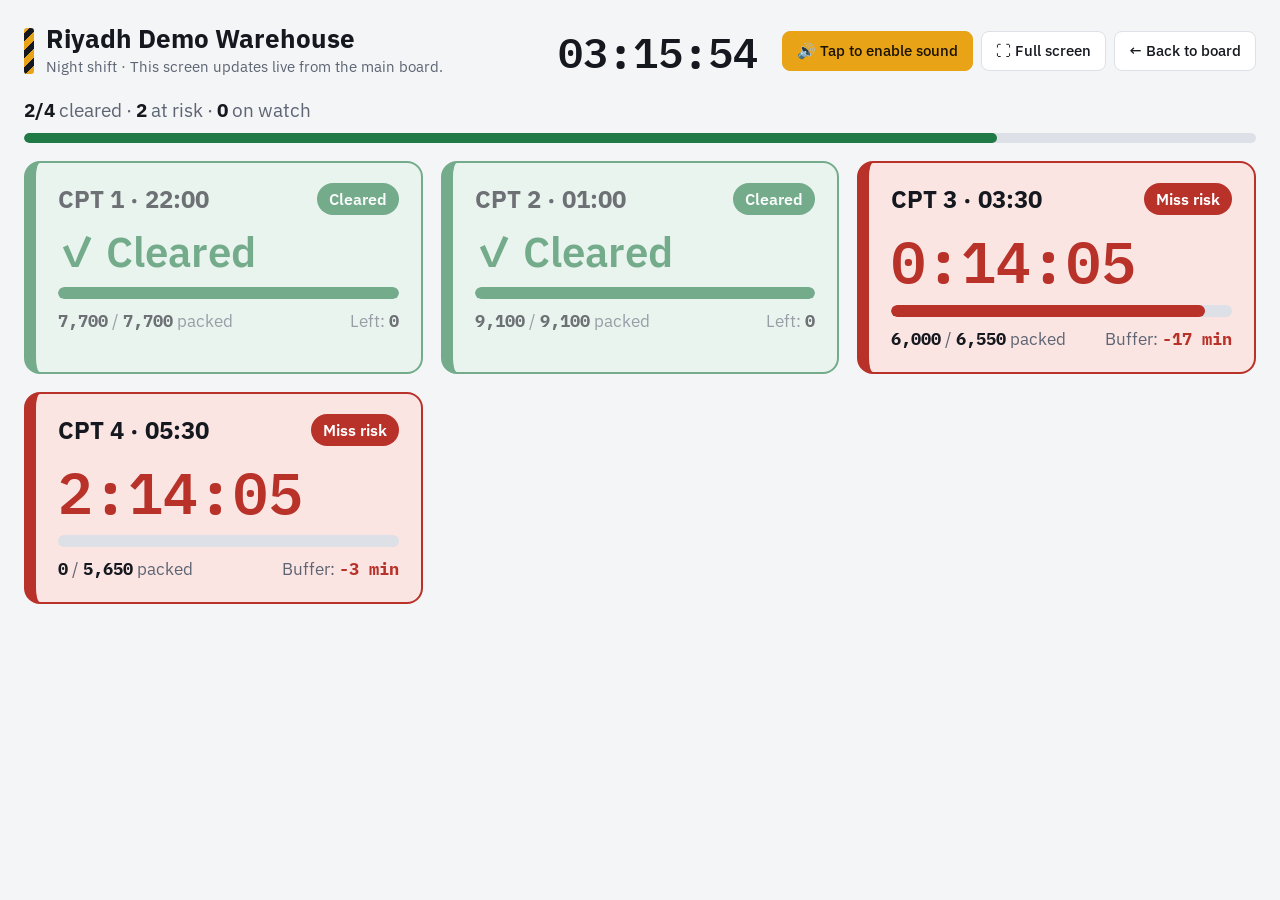
==== dock.html @ 76e1f42b "added new changes" ====
<!doctype html>
<html lang="en" dir="ltr">
<head>
<meta charset="utf-8">
<meta name="viewport" content="width=device-width, initial-scale=1">
<title>CPT Dock Screen</title>
<meta name="description" content="Wall-screen view of the CPT Risk Board with live countdowns and a celebration for every cleared CPT.">
<link rel="preconnect" href="https://fonts.googleapis.com">
<link rel="preconnect" href="https://fonts.gstatic.com" crossorigin>
<link href="https://fonts.googleapis.com/css2?family=IBM+Plex+Mono:wght@500;600&family=IBM+Plex+Sans:wght@400;500;600;700&family=IBM+Plex+Sans+Arabic:wght@400;500;600;700&display=swap" rel="stylesheet">
<link rel="stylesheet" href="css/style.css">
</head>
<body class="dock-page">
  <div class="dock-head">
    <div class="dock-title">
      <span class="stripe" aria-hidden="true"></span>
      <div>
        <div id="dockFacility" class="dock-facility"></div>
        <div class="dock-sub"><span id="dockShift"></span> · <span data-i18n="dockHint">This screen updates live from the main board.</span></div>
      </div>
    </div>
    <div class="dock-clock" id="dockClock">--:--:--</div>
    <div class="dock-controls">
      <button id="soundBtn" class="primary"></button>
      <button id="fsBtn" data-i18n="fullscreen">⛶ Full screen</button>
      <a id="backLink" class="btn" href="index.html" data-i18n="backToBoard">← Back to board</a>
    </div>
  </div>

  <div class="dock-strip">
    <div class="dock-summary" id="dockSummary"></div>
    <div class="bar big done"><span id="dockProgress" style="width:0%"></span></div>
  </div>

  <div class="tiles" id="tiles"></div>

  <script src="js/i18n.js" defer></script>
  <script src="js/core.js" defer></script>
  <script src="js/celebrate.js" defer></script>
  <script src="js/dock.js" defer></script>
</body>
</html>
---- css/style.css ----
:root{
  --bg:#f4f5f7; --surface:#ffffff; --surface-2:#f0f1f4; --text:#15181e; --muted:#5d6472; --border:#dde0e6;
  --accent:#e8a317; --accent-ink:#1a1300;
  --ok:#1f7a45; --ok-bg:#e3f4ea; --warn:#8a5700; --warn-bg:#fdf1d8; --bad:#b8322a; --bad-bg:#fbe5e3;
  --radius:10px;
}
@media (prefers-color-scheme: dark){
  :root:not([data-theme="light"]){
    --bg:#0f1115; --surface:#171a21; --surface-2:#1e222b; --text:#e8eaef; --muted:#9aa1ae; --border:#2a2f3a;
    --accent:#f2b230; --accent-ink:#1a1300;
    --ok:#4cc27f; --ok-bg:#15301f; --warn:#f2b230; --warn-bg:#352a10; --bad:#ff6b5e; --bad-bg:#3a1a17;
  }
}
:root[data-theme="dark"]{
  --bg:#0f1115; --surface:#171a21; --surface-2:#1e222b; --text:#e8eaef; --muted:#9aa1ae; --border:#2a2f3a;
  --accent:#f2b230; --accent-ink:#1a1300;
  --ok:#4cc27f; --ok-bg:#15301f; --warn:#f2b230; --warn-bg:#352a10; --bad:#ff6b5e; --bad-bg:#3a1a17;
}
*{box-sizing:border-box}
html,body{margin:0}
body{background:var(--bg);color:var(--text);font-family:"IBM Plex Sans",system-ui,-apple-system,"Segoe UI",sans-serif;font-size:15px;line-height:1.5}
.wrap{max-width:1040px;margin:0 auto;padding:28px 16px 48px}
header{display:flex;flex-wrap:wrap;gap:12px;align-items:flex-end;justify-content:space-between;margin-bottom:22px}
.brand{display:flex;gap:12px;align-items:center}
.stripe{display:inline-block;flex:none;width:10px;height:44px;border-radius:3px;background:repeating-linear-gradient(-45deg,var(--accent) 0 6px,var(--text) 6px 12px)}
h1{font-size:1.6rem;margin:0;letter-spacing:-.01em}
.sub{color:var(--muted);margin:2px 0 0;font-size:.92rem}
.actions{display:flex;gap:8px;flex-wrap:wrap;align-items:center}
.clock{font-size:.86rem;color:var(--muted);padding-inline-end:4px}
.clock b{font-family:"IBM Plex Mono",monospace;color:var(--text);font-size:1rem}
button{font:inherit;cursor:pointer;border-radius:8px;border:1px solid var(--border);background:var(--surface);color:var(--text);padding:8px 14px;font-weight:500}
button:hover{border-color:var(--muted)}
button.primary{background:var(--accent);color:var(--accent-ink);border-color:var(--accent)}
button:focus-visible,input:focus-visible,a:focus-visible{outline:2px solid var(--accent);outline-offset:2px}
section{background:var(--surface);border:1px solid var(--border);border-radius:var(--radius);padding:18px;margin-bottom:16px}
h2{font-size:1rem;margin:0 0 4px;display:flex;align-items:center;gap:8px}
h2 .num{font-family:"IBM Plex Mono",monospace;font-size:.75rem;background:var(--surface-2);border:1px solid var(--border);border-radius:5px;padding:1px 6px;color:var(--muted)}
.hint{color:var(--muted);font-size:.86rem;margin:0 0 14px}
.grid{display:grid;grid-template-columns:repeat(auto-fit,minmax(180px,1fr));gap:12px}
label{display:block;font-size:.82rem;color:var(--muted);margin-bottom:4px;font-weight:500}
input{width:100%;font:inherit;font-family:"IBM Plex Mono",monospace;color:var(--text);background:var(--surface-2);border:1px solid var(--border);border-radius:7px;padding:8px 10px}
input[type=text]{font-family:"IBM Plex Sans",sans-serif}
input[type=number],input[type=time]{direction:ltr}
.derived{margin-top:12px;font-size:.88rem;color:var(--muted)}
.derived b{color:var(--text);font-family:"IBM Plex Mono",monospace}
.table-scroll{overflow-x:auto;-webkit-overflow-scrolling:touch}
table{width:100%;border-collapse:collapse;min-width:640px}
table.edit{min-width:560px}
th,td{text-align:start;padding:8px;border-bottom:1px solid var(--border);vertical-align:middle}
th{font-size:.78rem;text-transform:uppercase;letter-spacing:.04em;color:var(--muted);font-weight:600}
td.n,th.n{text-align:end}
td.n{font-family:"IBM Plex Mono",monospace;white-space:nowrap}
td.route{font-weight:600}
tr.past td{color:var(--muted)}
tr.past td.route{font-weight:500}
.icon-btn{padding:6px 10px;color:var(--muted)}
.add{margin-top:12px}
.pos{color:var(--ok)} .neg{color:var(--bad)} .tight{color:var(--warn)}

/* Badges */
.badge{display:inline-block;font-size:.78rem;font-weight:600;padding:2px 8px;border-radius:999px;white-space:nowrap}
.badge.ok{background:var(--ok-bg);color:var(--ok)} .badge.warn{background:var(--warn-bg);color:var(--warn)} .badge.bad{background:var(--bad-bg);color:var(--bad)}
.badge.muted{background:var(--surface-2);color:var(--muted);border:1px solid var(--border)}

/* Shift at a glance */
.ov-head{display:flex;justify-content:space-between;align-items:center;gap:12px;margin-bottom:12px}
.ov-head h2{margin:0}
.see-plan{color:var(--muted);font-size:.86rem;text-decoration:none;white-space:nowrap}
.see-plan:hover{color:var(--text);text-decoration:underline}
.verdict{display:flex;gap:12px;align-items:flex-start;border-radius:var(--radius);padding:12px 14px;margin-bottom:14px;border:1px solid var(--border);background:var(--surface-2);border-inline-start:5px solid var(--muted)}
.verdict .dot{flex:none;width:10px;height:10px;border-radius:50%;margin-top:7px;background:var(--muted)}
.verdict .vt{font-weight:700;font-size:1.05rem}
.verdict p{margin:2px 0 0}
.verdict .warn-line{margin-top:6px;color:var(--bad);font-size:.88rem}
.verdict.ok{background:var(--ok-bg);border-color:var(--ok)} .verdict.ok .dot{background:var(--ok)} .verdict.ok .vt{color:var(--ok)}
.verdict.warn{background:var(--warn-bg);border-color:var(--warn)} .verdict.warn .dot{background:var(--warn)} .verdict.warn .vt{color:var(--warn)}
.verdict.bad{background:var(--bad-bg);border-color:var(--bad)} .verdict.bad .dot{background:var(--bad)} .verdict.bad .vt{color:var(--bad)}
.cards{display:grid;grid-template-columns:repeat(auto-fit,minmax(200px,1fr));gap:12px}
.card{background:var(--surface-2);border:1px solid var(--border);border-radius:var(--radius);padding:14px}
.card .k{font-size:.78rem;color:var(--muted);text-transform:uppercase;letter-spacing:.04em;font-weight:600}
.card .v{font-family:"IBM Plex Mono",monospace;font-size:1.6rem;font-weight:600;margin-top:2px}
.card .s{font-size:.84rem;color:var(--muted)}
.card .s b{color:var(--text)}
.card.ok .v{color:var(--ok)} .card.bad .v{color:var(--bad)} .card.warn .v{color:var(--warn)}
.actions-box{margin-top:14px}
.actions-box:empty{display:none}
.actions-box h3{font-size:.82rem;text-transform:uppercase;letter-spacing:.04em;color:var(--muted);margin:0 0 4px}
.actions-box ul{margin:0;padding-inline-start:20px} .actions-box li{margin:4px 0}

details{font-size:.9rem}
summary{cursor:pointer;font-weight:600}
details ol{padding-inline-start:20px} details li{margin:6px 0}
footer{color:var(--muted);font-size:.82rem;text-align:center;margin-top:24px}

/* Links styled as buttons */
.btn{display:inline-block;font:inherit;font-weight:500;text-decoration:none;cursor:pointer;border-radius:8px;border:1px solid var(--border);background:var(--surface);color:var(--text);padding:8px 14px}
.btn:hover{border-color:var(--muted)}
.btn.primary{background:var(--accent);color:var(--accent-ink);border-color:var(--accent)}
button.small{padding:6px 10px;font-size:.84rem;white-space:nowrap}
.grid .wide{grid-column:span 2}
@media (max-width:600px){ .grid .wide{grid-column:auto} }

/* Day / night shift tabs */
.shift-tabs{display:inline-flex;gap:4px;padding:4px;margin-bottom:16px;background:var(--surface);border:1px solid var(--border);border-radius:10px}
.shift-tabs button{border:none;background:transparent;padding:7px 16px;border-radius:7px;color:var(--muted)}
.shift-tabs button.active{background:var(--text);color:var(--bg)}

/* Progress bars */
.bar{display:block;height:8px;border-radius:999px;background:var(--border);overflow:hidden}
.bar > span{display:block;height:100%;border-radius:999px;background:var(--muted);transition:width .4s ease}
.bar.ok > span,.bar.done > span{background:var(--ok)} .bar.warn > span{background:var(--warn)} .bar.bad > span{background:var(--bad)}
.bar.big{height:10px}
.progress-line{margin:0 0 14px;font-size:.92rem;color:var(--muted)}
.progress-line b{color:var(--text);font-family:"IBM Plex Mono",monospace}
.progress-line .bar{margin-top:6px}
.rem{display:flex;align-items:center;gap:8px;min-width:150px}
.rem-n{font-family:"IBM Plex Mono",monospace;min-width:52px;text-align:end}
.rem .bar{flex:1;min-width:50px;height:6px}
.rem-p{font-size:.78rem;color:var(--muted);min-width:34px}
tr.is-cleared td.route{color:var(--ok)}
.badge.done{background:var(--ok);color:#fff}

/* Dock screen page (opens in its own tab, built for a wall TV) */
body.dock-page{padding:20px 24px 32px;min-height:100vh}
.dock-head{display:flex;flex-wrap:wrap;align-items:center;gap:16px 24px;margin-bottom:14px}
.dock-title{display:flex;align-items:center;gap:12px;flex:1;min-width:240px}
.dock-title .stripe{height:46px;width:10px}
.dock-facility{font-size:1.6rem;font-weight:700;line-height:1.2}
.dock-sub{color:var(--muted);font-size:.95rem}
.dock-clock{font-family:"IBM Plex Mono",monospace;font-size:2.6rem;font-weight:600}
.dock-controls{display:flex;gap:8px;flex-wrap:wrap}
.dock-strip{margin-bottom:18px}
.dock-summary{font-size:1.2rem;color:var(--muted);margin-bottom:8px}
.dock-summary b{color:var(--text)}
.dock-empty{font-size:1.2rem;color:var(--muted)}
.tiles{display:grid;grid-template-columns:repeat(auto-fill,minmax(300px,1fr));gap:18px}
.tile{border-radius:16px;padding:20px 22px;background:var(--surface);border:2px solid var(--border);border-inline-start-width:12px;transition:background .3s}
.tile .t-top{display:flex;justify-content:space-between;align-items:center;gap:10px}
.tile .t-name{font-size:1.5rem;font-weight:700;line-height:1.25}
.tile .t-count{font-family:"IBM Plex Mono",monospace;font-size:3.6rem;font-weight:600;line-height:1.1;margin:14px 0 12px}
.tile .t-done{font-family:inherit;font-size:2.6rem;color:var(--ok)}
.tile .bar{height:12px;margin-bottom:10px}
.tile .t-meta{display:flex;justify-content:space-between;gap:10px;flex-wrap:wrap;font-size:1.05rem;color:var(--muted)}
.tile .t-meta b{color:var(--text);font-family:"IBM Plex Mono",monospace}
.tile .badge{font-size:1rem;padding:4px 12px}
.tile.ok{border-color:var(--ok)} .tile.warn{border-color:var(--warn)} .tile.bad{border-color:var(--bad);background:var(--bad-bg)}
.tile.done{border-color:var(--ok);background:var(--ok-bg)}
.tile.bad .t-count{color:var(--bad)}
.tile.muted,.tile.past{opacity:.6}
.tile.bad .badge.bad{background:var(--bad);color:#fff}
.tile .t-meta b.neg{color:var(--bad)} .tile .t-meta b.tight{color:var(--warn)} .tile .t-meta b.pos{color:var(--ok)}

/* Celebration */
.confetti-canvas{position:fixed;inset:0;width:100%;height:100%;pointer-events:none;z-index:60}
.congrats{position:fixed;inset:0;z-index:55;display:flex;align-items:center;justify-content:center;padding:16px;background:rgba(10,12,16,.35);opacity:0;pointer-events:none;transition:opacity .3s}
.congrats.show{opacity:1;pointer-events:auto;cursor:pointer}
.congrats-card{background:var(--surface);color:var(--text);border:3px solid var(--ok);border-radius:20px;padding:28px 36px;text-align:center;max-width:560px;box-shadow:0 20px 60px rgba(0,0,0,.25);transform:scale(.85);transition:transform .35s cubic-bezier(.2,1.4,.4,1)}
.congrats.show .congrats-card{transform:scale(1)}
.congrats-emoji{font-size:3.4rem;line-height:1}
.congrats-title{font-size:2rem;font-weight:700;color:var(--ok);margin:8px 0 6px}
.congrats-card p{margin:4px 0;font-size:1.15rem}
body.dock-page .congrats-card{max-width:760px;padding:40px 56px}
body.dock-page .congrats-title{font-size:3rem}
body.dock-page .congrats-card p{font-size:1.5rem}
body.dock-page .congrats-emoji{font-size:5rem}
@media (prefers-reduced-motion: reduce){ .congrats-card{transition:none;transform:none} }

/* Arabic / right-to-left */
html[lang="ar"] body,html[lang="ar"] input[type=text]{font-family:"IBM Plex Sans Arabic","IBM Plex Sans",system-ui,"Segoe UI",Tahoma,sans-serif}
html[lang="ar"] th,html[lang="ar"] .card .k,html[lang="ar"] .actions-box h3{text-transform:none;letter-spacing:0}
html[lang="ar"] h1{letter-spacing:0}
html[lang="ar"] body{line-height:1.7}
html[dir="rtl"] input[type=number],html[dir="rtl"] input[type=time]{text-align:right}
.lang{font-family:"IBM Plex Sans Arabic","IBM Plex Sans",sans-serif}
html[lang="ar"] .lang{font-family:"IBM Plex Sans",sans-serif}

@media (max-width:600px){
  body.dock-page{padding:16px}
  .dock-clock{font-size:1.8rem}
  .tile .t-count{font-size:2.6rem}
  .congrats-title,body.dock-page .congrats-title{font-size:1.6rem}
}
@media print{
  .actions,.add,.icon-btn,footer,.see-plan{display:none}
  body{background:#fff;color:#000}
  section{break-inside:avoid}
}
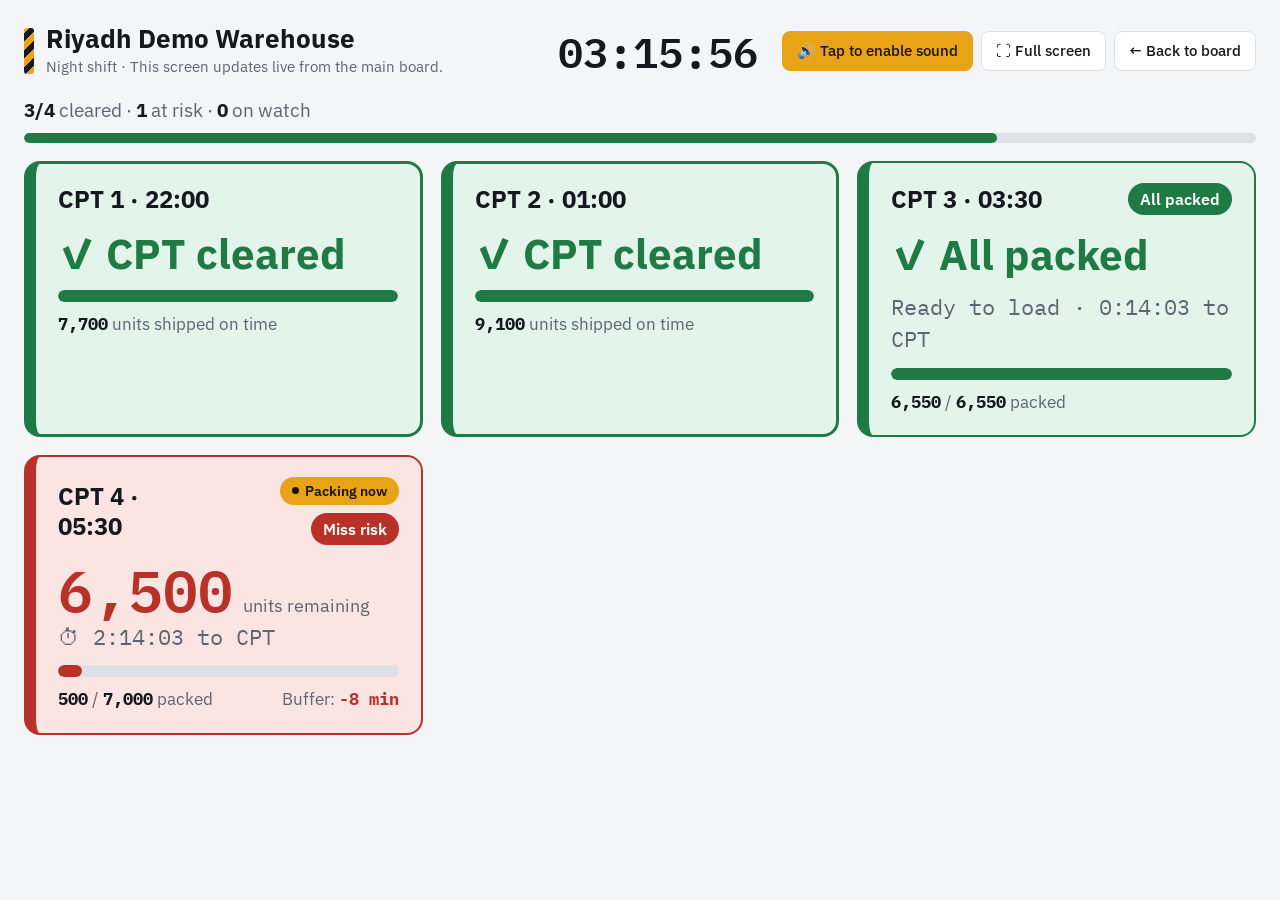
==== commit 6338fcf8: "added new updates" ====
--- a/dock.html
+++ b/dock.html
@@ -19,6 +19,7 @@
         <div class="dock-sub"><span id="dockShift"></span> · <span data-i18n="dockHint">This screen updates live from the main board.</span></div>
       </div>
     </div>
+    <span class="speed-badge" id="speedBadge" hidden></span>
     <div class="dock-clock" id="dockClock">--:--:--</div>
     <div class="dock-controls">
       <button id="soundBtn" class="primary"></button>
--- a/css/style.css
+++ b/css/style.css
@@ -100,6 +100,19 @@
 .grid .wide{grid-column:span 2}
 @media (max-width:600px){ .grid .wide{grid-column:auto} }
 
+select{width:100%;font:inherit;color:var(--text);background:var(--surface-2);border:1px solid var(--border);border-radius:7px;padding:8px 10px}
+.toggle{display:inline-flex;align-items:center;gap:8px;margin-top:14px;font-size:.92rem;font-weight:600;color:var(--text);cursor:pointer}
+.toggle input{width:18px;height:18px;accent-color:var(--accent)}
+.toggle-hint{margin:4px 0 0}
+.speed-badge{font-size:.8rem;font-weight:700;padding:4px 10px;border-radius:999px;background:var(--accent);color:var(--accent-ink)}
+.speed-badge[hidden]{display:none}
+.now-tag{display:inline-flex;align-items:center;gap:6px;font-size:.74rem;font-weight:600;color:var(--accent-ink);background:var(--accent);border-radius:999px;padding:1px 8px;margin-inline-start:8px;white-space:nowrap;vertical-align:middle}
+.now-tag::before{content:"";width:7px;height:7px;border-radius:50%;background:var(--accent-ink);animation:pulse 1.2s ease-in-out infinite}
+@keyframes pulse{0%,100%{opacity:1}50%{opacity:.25}}
+@media (prefers-reduced-motion: reduce){ .now-tag::before{animation:none} }
+.tile .now-tag{font-size:.9rem;padding:3px 12px;margin:0}
+.tile .t-tags{display:flex;gap:8px;align-items:center;flex-wrap:wrap;justify-content:flex-end}
+
 /* Day / night shift tabs */
 .shift-tabs{display:inline-flex;gap:4px;padding:4px;margin-bottom:16px;background:var(--surface);border:1px solid var(--border);border-radius:10px}
 .shift-tabs button{border:none;background:transparent;padding:7px 16px;border-radius:7px;color:var(--muted)}
@@ -138,15 +151,22 @@
 .tile .t-top{display:flex;justify-content:space-between;align-items:center;gap:10px}
 .tile .t-name{font-size:1.5rem;font-weight:700;line-height:1.25}
 .tile .t-count{font-family:"IBM Plex Mono",monospace;font-size:3.6rem;font-weight:600;line-height:1.1;margin:14px 0 12px}
-.tile .t-done{font-family:inherit;font-size:2.6rem;color:var(--ok)}
+.tile .t-units{display:flex;align-items:baseline;gap:10px;flex-wrap:wrap;margin:14px 0 2px}
+.tile .t-num{font-family:"IBM Plex Mono",monospace;font-size:3.6rem;font-weight:600;line-height:1.05}
+.tile .t-cap{font-size:1.1rem;color:var(--muted)}
+.tile .t-clock{font-family:"IBM Plex Mono",monospace;font-size:1.35rem;color:var(--muted);margin-bottom:12px}
+html[lang="ar"] .tile .t-clock{font-family:inherit}
+.tile .t-final{font-size:2.6rem;font-weight:700;line-height:1.15;margin:16px 0 12px}
+.tile .t-final.ok{color:var(--ok)} .tile .t-final.bad{color:var(--bad)}
 .tile .bar{height:12px;margin-bottom:10px}
 .tile .t-meta{display:flex;justify-content:space-between;gap:10px;flex-wrap:wrap;font-size:1.05rem;color:var(--muted)}
 .tile .t-meta b{color:var(--text);font-family:"IBM Plex Mono",monospace}
 .tile .badge{font-size:1rem;padding:4px 12px}
 .tile.ok{border-color:var(--ok)} .tile.warn{border-color:var(--warn)} .tile.bad{border-color:var(--bad);background:var(--bad-bg)}
 .tile.done{border-color:var(--ok);background:var(--ok-bg)}
-.tile.bad .t-count{color:var(--bad)}
-.tile.muted,.tile.past{opacity:.6}
+.tile.bad .t-num{color:var(--bad)} .tile.warn .t-num{color:var(--warn)}
+.tile.muted{opacity:.6}
+.tile.final{border-style:solid;border-width:3px;border-inline-start-width:12px}
 .tile.bad .badge.bad{background:var(--bad);color:#fff}
 .tile .t-meta b.neg{color:var(--bad)} .tile .t-meta b.tight{color:var(--warn)} .tile .t-meta b.pos{color:var(--ok)}
 
@@ -177,7 +197,8 @@
 @media (max-width:600px){
   body.dock-page{padding:16px}
   .dock-clock{font-size:1.8rem}
-  .tile .t-count{font-size:2.6rem}
+  .tile .t-num{font-size:2.8rem}
+  .tile .t-final{font-size:2rem}
   .congrats-title,body.dock-page .congrats-title{font-size:1.6rem}
 }
 @media print{
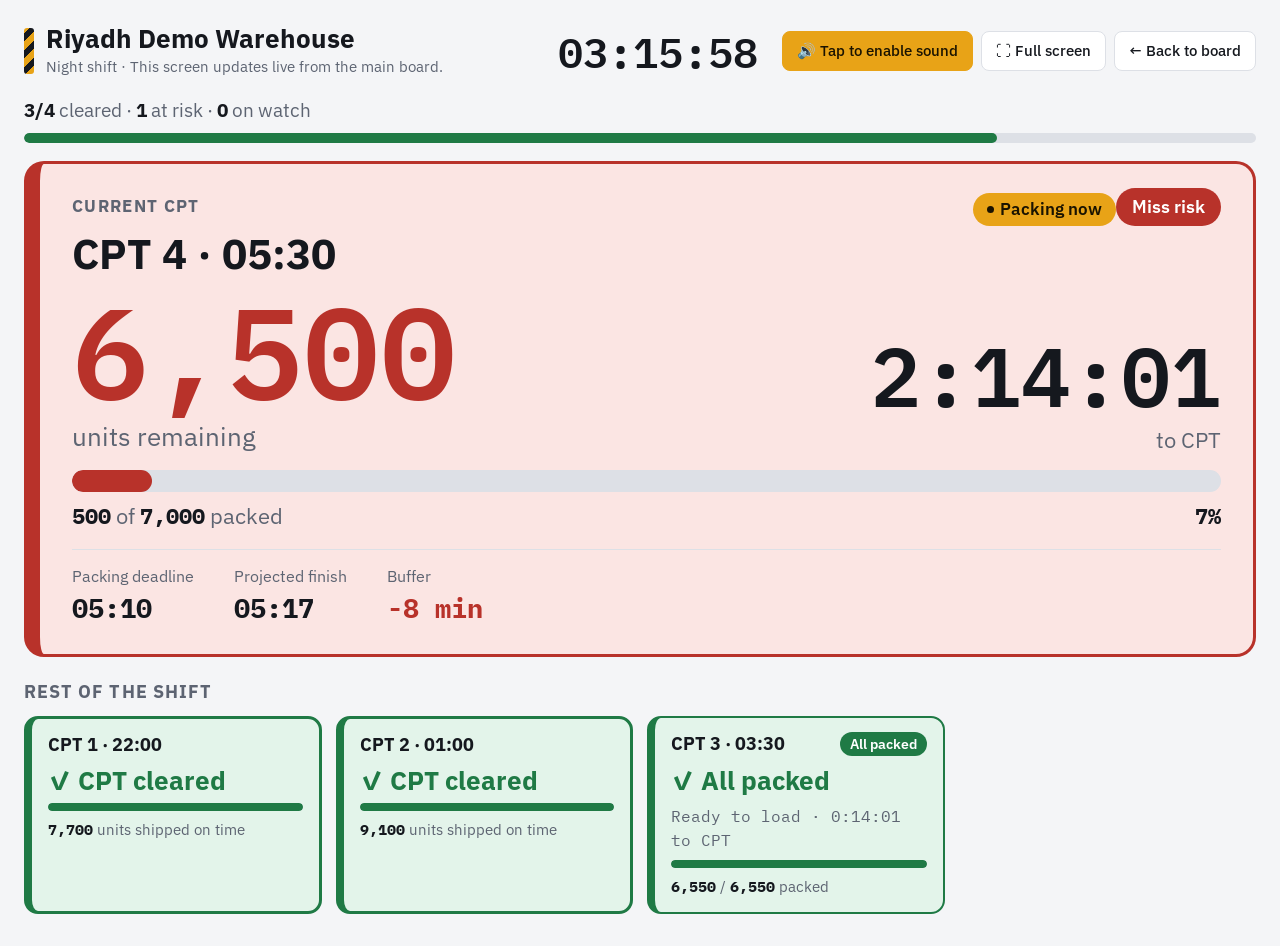
==== commit 0bda461c: "Final changes made" ====
--- a/dock.html
+++ b/dock.html
@@ -33,7 +33,9 @@
     <div class="bar big done"><span id="dockProgress" style="width:0%"></span></div>
   </div>
 
-  <div class="tiles" id="tiles"></div>
+  <div class="hero" id="hero" aria-live="polite"></div>
+  <h2 class="others-title" id="othersTitle" data-i18n="otherCpts">Rest of the shift</h2>
+  <div class="tiles small" id="tiles"></div>
 
   <script src="js/i18n.js" defer></script>
   <script src="js/core.js" defer></script>
--- a/css/style.css
+++ b/css/style.css
@@ -170,6 +170,60 @@
 .tile.bad .badge.bad{background:var(--bad);color:#fff}
 .tile .t-meta b.neg{color:var(--bad)} .tile .t-meta b.tight{color:var(--warn)} .tile .t-meta b.pos{color:var(--ok)}
 
+/* Dock screen: current CPT hero panel */
+.hero{margin-bottom:22px}
+.hero-card{border-radius:20px;padding:24px 32px 26px;background:var(--surface);border:3px solid var(--border);border-inline-start-width:16px}
+.hero-card.ok{border-color:var(--ok)} .hero-card.warn{border-color:var(--warn);background:var(--warn-bg)}
+.hero-card.bad{border-color:var(--bad);background:var(--bad-bg)} .hero-card.done{border-color:var(--ok);background:var(--ok-bg)}
+.h-top{display:flex;justify-content:space-between;align-items:center;gap:12px;flex-wrap:wrap}
+.h-kicker{font-size:1.05rem;font-weight:700;text-transform:uppercase;letter-spacing:.08em;color:var(--muted)}
+html[lang="ar"] .h-kicker{text-transform:none;letter-spacing:0}
+.hero-card .now-tag{font-size:1.05rem;padding:4px 14px;margin:0}
+.hero-card .badge{font-size:1.15rem;padding:5px 16px}
+.hero-card .badge.bad{background:var(--bad);color:#fff} .hero-card .badge.warn{background:var(--warn);color:#fff}
+.h-name{font-size:2.6rem;font-weight:700;line-height:1.15;margin-top:4px}
+.h-main{display:flex;justify-content:space-between;align-items:flex-end;gap:24px;flex-wrap:wrap;margin:6px 0 14px}
+.h-num{font-family:"IBM Plex Mono",monospace;font-size:clamp(4.5rem,10vw,8.5rem);font-weight:600;line-height:1}
+.hero-card.bad .h-num{color:var(--bad)} .hero-card.warn .h-num{color:var(--warn)}
+.h-cap{font-size:1.6rem;color:var(--muted);margin-top:6px}
+.h-cap b{color:var(--text);font-family:"IBM Plex Mono",monospace}
+.h-final{font-size:clamp(3rem,7vw,6rem);font-weight:700;line-height:1.05}
+.h-final.ok{color:var(--ok)} .h-final.bad{color:var(--bad)}
+.h-right{text-align:end}
+.h-count{font-family:"IBM Plex Mono",monospace;font-size:clamp(3rem,6.5vw,6rem);font-weight:600;line-height:1}
+.h-side-label{font-size:1.4rem;color:var(--muted);margin-top:6px}
+.h-progress .bar{height:22px}
+.h-pct{display:flex;justify-content:space-between;gap:12px;font-size:1.35rem;color:var(--muted);margin-top:8px}
+.h-pct b{color:var(--text);font-family:"IBM Plex Mono",monospace}
+.h-facts{display:flex;gap:16px 40px;flex-wrap:wrap;margin-top:16px;padding-top:14px;border-top:1px solid var(--border)}
+.h-facts div{display:flex;flex-direction:column}
+.h-facts span{font-size:1rem;color:var(--muted)}
+.h-facts b{font-family:"IBM Plex Mono",monospace;font-size:1.7rem}
+.h-facts b.neg{color:var(--bad)} .h-facts b.tight{color:var(--warn)} .h-facts b.pos{color:var(--ok)}
+.others-title{font-size:1.1rem;color:var(--muted);text-transform:uppercase;letter-spacing:.06em;margin:0 0 10px}
+html[lang="ar"] .others-title{text-transform:none;letter-spacing:0}
+.others-title[hidden]{display:none}
+/* Smaller tiles under the hero */
+.tiles.small{grid-template-columns:repeat(auto-fill,minmax(240px,1fr));gap:14px}
+.tiles.small .tile{padding:14px 16px;border-radius:14px;border-inline-start-width:8px}
+.tiles.small .t-name{font-size:1.15rem}
+.tiles.small .t-num{font-size:2.2rem}
+.tiles.small .t-cap{font-size:.95rem}
+.tiles.small .t-units{margin:8px 0 0}
+.tiles.small .t-clock{font-size:1rem;margin-bottom:8px}
+.tiles.small .t-final{font-size:1.6rem;margin:10px 0 8px}
+.tiles.small .bar{height:8px;margin-bottom:8px}
+.tiles.small .t-meta{font-size:.92rem}
+.tiles.small .badge{font-size:.85rem;padding:2px 10px}
+.tiles.small .now-tag{font-size:.8rem;padding:2px 10px}
+@media (max-width:700px){
+  .hero-card{padding:18px 18px 20px;border-inline-start-width:10px}
+  .h-name{font-size:1.7rem}
+  .h-main{flex-direction:column;align-items:flex-start}
+  .h-right{text-align:start}
+  .h-cap,.h-side-label,.h-pct{font-size:1.1rem}
+}
+
 /* Celebration */
 .confetti-canvas{position:fixed;inset:0;width:100%;height:100%;pointer-events:none;z-index:60}
 .congrats{position:fixed;inset:0;z-index:55;display:flex;align-items:center;justify-content:center;padding:16px;background:rgba(10,12,16,.35);opacity:0;pointer-events:none;transition:opacity .3s}
@@ -206,3 +260,4 @@
   body{background:#fff;color:#000}
   section{break-inside:avoid}
 }
+html[lang="ar"] .h-facts b,html[lang="ar"] .tile .t-meta b,html[lang="ar"] td.n{font-family:"IBM Plex Sans Arabic","IBM Plex Mono",sans-serif}
